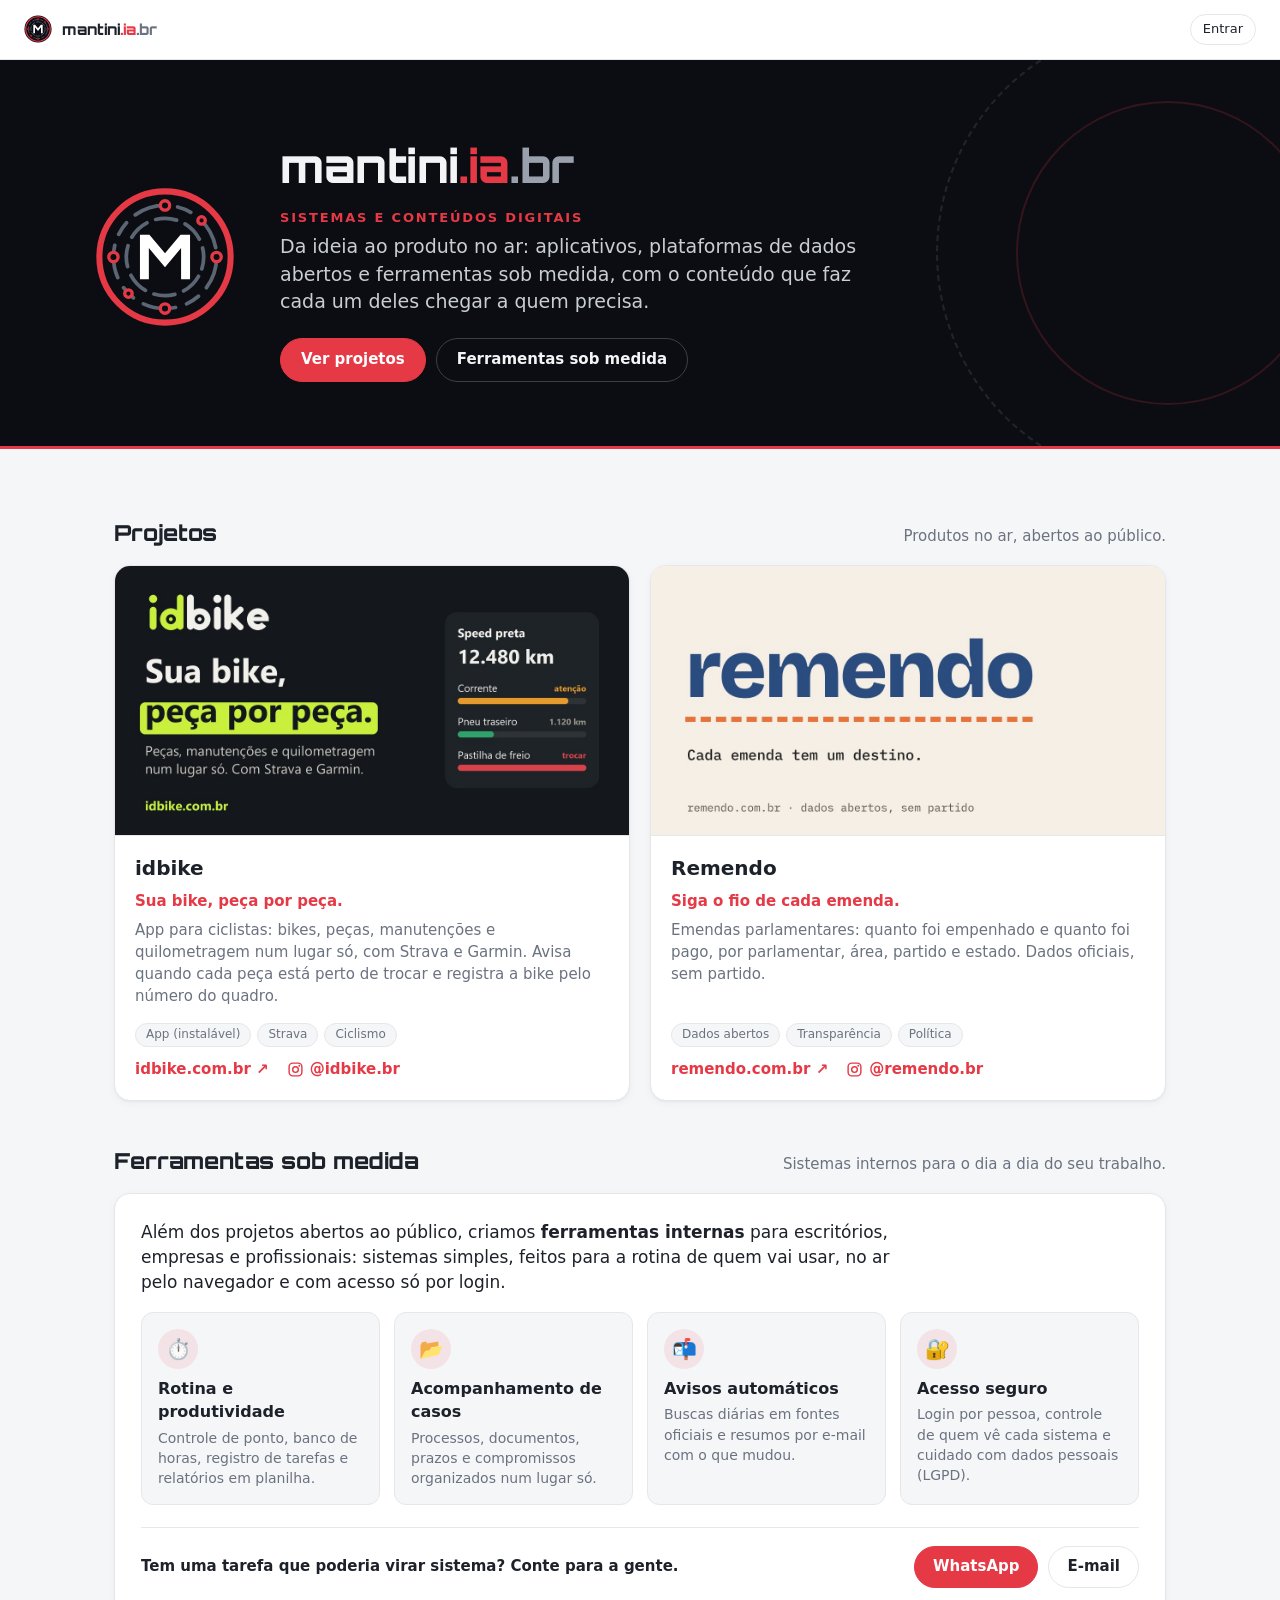
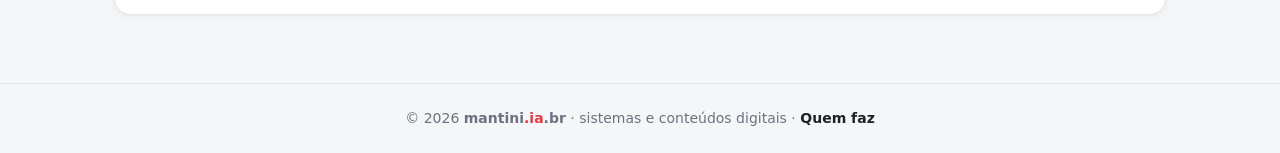
==== index.html @ db08002b "Página inicial: ferramentas internas só com login; seção pública Ferramentas sob medida Co-Authored-" ====
<!doctype html>
<html lang="pt-BR">
<head>
  <meta charset="utf-8">
  <meta name="viewport" content="width=device-width, initial-scale=1">
  <title>mantini.ia.br — sistemas e conteúdos digitais</title>
  <meta name="description" content="mantini.ia.br: produção de sistemas e conteúdos digitais. Conheça o idbike e o Remendo, e peça ferramentas internas sob medida para o seu trabalho.">
  <meta property="og:title" content="mantini.ia.br — sistemas e conteúdos digitais">
  <meta property="og:description" content="Produção de sistemas e conteúdos digitais: da ideia ao produto no ar. idbike, Remendo e mais.">
  <meta property="og:image" content="https://www.mantini.ia.br/assets/icon-512.png">
  <meta property="og:type" content="website">
  <link rel="stylesheet" href="assets/base.css?v=20261118a">
  <link rel="icon" href="assets/icon.svg">
  <link rel="apple-touch-icon" href="assets/icon-512.png">
  <style>
    html { scroll-behavior: smooth; }
    main { max-width: 1100px; }

    /* ---------- apresentação ---------- */
    .hero {
      background: #0b0d12; color: #f3f4f6; position: relative; overflow: hidden;
      padding: 72px 24px 64px; border-bottom: 3px solid var(--accent);
    }
    .hero::before, .hero::after { /* órbitas do símbolo, ao fundo */
      content: ''; position: absolute; top: 50%; border-radius: 50%; transform: translateY(-50%); pointer-events: none;
    }
    .hero::before { right: -120px; width: 460px; height: 460px; border: 2px dashed rgba(91, 101, 115, .28); }
    .hero::after { right: -40px; width: 300px; height: 300px; border: 2px solid rgba(230, 57, 70, .18); }
    .hero-in { max-width: 1100px; margin: 0 auto; display: flex; gap: 40px; align-items: center; position: relative; }
    .hero-in > img { width: 150px; height: 150px; flex: none; }
    .hero h1 { font-family: 'Orbitron', system-ui, sans-serif; font-weight: 800; font-size: clamp(30px, 5vw, 46px); margin: 0 0 10px; letter-spacing: -.01em; }
    .hero .tag-hero { text-transform: uppercase; letter-spacing: .14em; font-size: 13px; font-weight: 700; color: var(--accent); margin: 0 0 6px; }
    .hero h1 .ia { color: var(--accent); } .hero h1 .tld { color: #9aa1ad; font-weight: 800; }
    .hero p.lead { font-size: 19px; color: #c9cdd4; margin: 0 0 22px; max-width: 620px; }
    .hero .cta { display: flex; gap: 10px; flex-wrap: wrap; }
    .hero .cta a { border-radius: 999px; padding: 10px 20px; font-weight: 600; }
    .hero .cta .principal { background: var(--accent); color: #fff; border: 1px solid var(--accent); }
    .hero .cta .secundario { color: #f3f4f6; border: 1px solid #3a3f4a; }
    .hero .cta a:hover { text-decoration: none; filter: brightness(1.1); }
    @media (max-width: 700px) { .hero-in { flex-direction: column; text-align: center; gap: 20px; } .hero-in > img { width: 110px; height: 110px; } .hero .cta { justify-content: center; } .hero::before, .hero::after { display: none; } }

    /* ---------- seções ---------- */
    section.bloco { margin: 44px 0; }
    .titulo-secao { display: flex; align-items: baseline; justify-content: space-between; gap: 12px; flex-wrap: wrap; margin-bottom: 16px; }
    .titulo-secao h2 { font-family: 'Orbitron', system-ui, sans-serif; font-size: 22px; margin: 0; }
    .titulo-secao p { margin: 0; color: var(--muted); }

    /* projetos públicos */
    .projetos { display: grid; grid-template-columns: repeat(auto-fit, minmax(320px, 1fr)); gap: 20px; }
    .projeto { display: flex; flex-direction: column; background: var(--card); border: 1px solid var(--line); border-radius: 16px; overflow: hidden; color: var(--text); box-shadow: var(--shadow); transition: transform .15s, border-color .15s; }
    .projeto:hover { transform: translateY(-3px); border-color: var(--accent); text-decoration: none; }
    .projeto img { width: 100%; height: auto; aspect-ratio: 1200 / 630; object-fit: cover; display: block; border-bottom: 1px solid var(--line); }
    .projeto .corpo { padding: 18px 20px 20px; display: flex; flex-direction: column; gap: 8px; flex: 1; }
    .projeto h3 { margin: 0; font-size: 20px; }
    .projeto .slogan { color: var(--accent); font-weight: 600; margin: 0; }
    .projeto p { margin: 0; color: var(--muted); }
    .projeto .tags { display: flex; gap: 6px; flex-wrap: wrap; margin-top: auto; padding-top: 8px; }
    .projeto .tags span { font-size: 12px; padding: 2px 10px; border-radius: 999px; background: var(--bg); border: 1px solid var(--line); color: var(--muted); }
    .projeto h3 a { color: var(--text); }
    .projeto .links { display: flex; flex-wrap: wrap; gap: 8px 18px; padding-top: 4px; }
    .projeto .links a { font-weight: 600; color: var(--accent); display: inline-flex; align-items: center; gap: 6px; }
    .projeto .links svg { width: 17px; height: 17px; }

    /* ferramentas internas */
    .sys { display: flex; flex-direction: column; gap: 8px; color: var(--text); }
    .sys:hover { border-color: var(--accent); text-decoration: none; }
    .sys .ico { width: 52px; height: 52px; }
    .sys h3 { margin: 0; font-size: 17px; }
    .soon { opacity: .55; pointer-events: none; }
    .sys.sem-acesso { opacity: .5; cursor: not-allowed; }
    .sys.sem-acesso:hover { border-color: var(--line); }
    .sys .sem { display: none; font-size: 12px; color: var(--muted); }
    .sys.sem-acesso .sem { display: block; }

    /* sob medida (público) */
    .sob-medida { background: var(--card); border: 1px solid var(--line); border-radius: 16px; padding: 26px; box-shadow: var(--shadow); }
    .sob-medida > p.intro { margin: 0 0 18px; font-size: 17px; max-width: 760px; }
    .ofertas { display: grid; grid-template-columns: repeat(auto-fit, minmax(220px, 1fr)); gap: 14px; }
    .oferta { border: 1px solid var(--line); border-radius: 12px; padding: 16px; background: var(--bg); }
    .oferta .em { width: 40px; height: 40px; border-radius: 50%; display: grid; place-items: center; font-size: 20px; background: rgba(230, 57, 70, .1); margin-bottom: 8px; }
    .oferta h3 { margin: 0 0 4px; font-size: 16px; }
    .oferta p { margin: 0; color: var(--muted); font-size: 14px; }
    .contato-sm { display: flex; align-items: center; justify-content: space-between; gap: 14px; flex-wrap: wrap; margin-top: 22px; padding-top: 18px; border-top: 1px solid var(--line); }
    .contato-sm p { margin: 0; font-weight: 600; }
    .contato-sm .botoes { display: flex; gap: 10px; flex-wrap: wrap; }
    .contato-sm a { border-radius: 999px; padding: 9px 18px; font-weight: 600; border: 1px solid var(--line); color: var(--text); }
    .contato-sm a.principal { background: var(--accent); border-color: var(--accent); color: #fff; }
    .contato-sm a:hover { text-decoration: none; filter: brightness(1.05); }

    footer.rodape { border-top: 1px solid var(--line); padding: 24px; text-align: center; color: var(--muted); font-size: 14px; }
    footer.rodape a { color: var(--text); font-weight: 600; }
    footer.rodape .ia { color: var(--accent); }
  </style>
</head>
<body>
  <header class="topbar"><a class="brand" href="./"><img src="assets/icon.svg" width="28" height="28" alt=""><span>mantini<span class="ia">.ia</span><span class="tld">.br</span></span></a><span class="spacer"></span><span id="user-slot"></span></header>

  <div class="hero">
    <div class="hero-in">
      <img src="assets/icon.svg" width="150" height="150" alt="">
      <div>
        <h1>mantini<span class="ia">.ia</span><span class="tld">.br</span></h1>
        <p class="tag-hero">Sistemas e conteúdos digitais</p>
        <p class="lead">Da ideia ao produto no ar: aplicativos, plataformas de dados abertos e ferramentas sob medida, com o conteúdo que faz cada um deles chegar a quem precisa.</p>
        <div class="cta">
          <a class="principal" href="#projetos">Ver projetos</a>
          <a class="secundario" id="cta-2" href="#sob-medida">Ferramentas sob medida</a>
        </div>
      </div>
    </div>
  </div>

  <main>
    <div id="ferramentas-slot"></div>
    <template id="tpl-ferramentas">
    <!-- ===================== FERRAMENTAS INTERNAS (só com login) ===================== -->
    <section class="bloco" id="ferramentas">
      <div class="titulo-secao">
        <h2>Ferramentas internas</h2>
        <p>Sistemas liberados para a sua conta.</p>
      </div>
      <div id="aud-portal" class="notice hidden"></div>
      <div class="grid">
        <a class="card sys" href="in_clock/" data-sistema="in_clock">
          <img class="ico" src="assets/sistemas/in_clock.svg" alt="">
          <h3>in_clock</h3><span class="sem">Sem acesso — fale com o administrador</span>
          <span class="muted small">Cronômetro de tarefas (categoria e quantidade), ponto com banco de horas e exportação para .xlsx/CSV.</span>
        </a>
        <a class="card sys" href="processos/" data-sistema="processos">
          <img class="ico" src="assets/sistemas/processos.svg" alt="">
          <h3>Processos</h3><span class="sem">Sem acesso — fale com o administrador</span>
          <span class="muted small">Acompanhamento pessoal de processos: documentos do tribunal, última publicação, audiências com contador de dias e aviso diário por e-mail.</span>
        </a>
        <!-- Novo sistema: copie um bloco acima e aponte o href para a pasta do sistema. -->
        <div class="card sys soon">
          <img class="ico" src="assets/sistemas/novo.svg" alt="">
          <h3>Próximo sistema</h3>
          <span class="muted small">Em breve.</span>
        </div>
      </div>
    </section>
    </template>

    <!-- ===================== PROJETOS ===================== -->
    <section class="bloco" id="projetos">
      <div class="titulo-secao">
        <h2>Projetos</h2>
        <p>Produtos no ar, abertos ao público.</p>
      </div>
      <div class="projetos">
        <div class="projeto">
          <a href="https://idbike.com.br" target="_blank" rel="noopener" tabindex="-1" aria-hidden="true"><img src="assets/projetos/idbike.jpg" width="1200" height="630" alt="idbike — Sua bike, peça por peça" loading="lazy"></a>
          <div class="corpo">
            <h3><a href="https://idbike.com.br" target="_blank" rel="noopener">idbike</a></h3>
            <p class="slogan">Sua bike, peça por peça.</p>
            <p>App para ciclistas: bikes, peças, manutenções e quilometragem num lugar só, com Strava e Garmin. Avisa quando cada peça está perto de trocar e registra a bike pelo número do quadro.</p>
            <div class="tags"><span>App (instalável)</span><span>Strava</span><span>Ciclismo</span></div>
            <div class="links">
              <a href="https://idbike.com.br" target="_blank" rel="noopener">idbike.com.br ↗</a>
              <a href="https://www.instagram.com/idbike.br/" target="_blank" rel="noopener" class="insta"><svg viewBox="0 0 24 24" aria-hidden="true"><rect x="3" y="3" width="18" height="18" rx="5" fill="none" stroke="currentColor" stroke-width="2"/><circle cx="12" cy="12" r="4" fill="none" stroke="currentColor" stroke-width="2"/><circle cx="17.3" cy="6.7" r="1.3" fill="currentColor"/></svg>@idbike.br</a>
            </div>
          </div>
        </div>
        <div class="projeto">
          <a href="https://remendo.com.br" target="_blank" rel="noopener" tabindex="-1" aria-hidden="true"><img src="assets/projetos/remendo.jpg" width="1200" height="630" alt="Remendo — Cada emenda tem um destino" loading="lazy"></a>
          <div class="corpo">
            <h3><a href="https://remendo.com.br" target="_blank" rel="noopener">Remendo</a></h3>
            <p class="slogan">Siga o fio de cada emenda.</p>
            <p>Emendas parlamentares: quanto foi empenhado e quanto foi pago, por parlamentar, área, partido e estado. Dados oficiais, sem partido.</p>
            <div class="tags"><span>Dados abertos</span><span>Transparência</span><span>Política</span></div>
            <div class="links">
              <a href="https://remendo.com.br" target="_blank" rel="noopener">remendo.com.br ↗</a>
              <a href="https://www.instagram.com/remendo.br/" target="_blank" rel="noopener" class="insta"><svg viewBox="0 0 24 24" aria-hidden="true"><rect x="3" y="3" width="18" height="18" rx="5" fill="none" stroke="currentColor" stroke-width="2"/><circle cx="12" cy="12" r="4" fill="none" stroke="currentColor" stroke-width="2"/><circle cx="17.3" cy="6.7" r="1.3" fill="currentColor"/></svg>@remendo.br</a>
            </div>
          </div>
        </div>
      </div>
    </section>


    <!-- ===================== SOB MEDIDA (público) ===================== -->
    <section class="bloco" id="sob-medida">
      <div class="titulo-secao">
        <h2>Ferramentas sob medida</h2>
        <p>Sistemas internos para o dia a dia do seu trabalho.</p>
      </div>
      <div class="sob-medida">
        <p class="intro">Além dos projetos abertos ao público, criamos <b>ferramentas internas</b> para escritórios, empresas e profissionais: sistemas simples, feitos para a rotina de quem vai usar, no ar pelo navegador e com acesso só por login.</p>
        <div class="ofertas">
          <div class="oferta"><div class="em">⏱️</div><h3>Rotina e produtividade</h3><p>Controle de ponto, banco de horas, registro de tarefas e relatórios em planilha.</p></div>
          <div class="oferta"><div class="em">📂</div><h3>Acompanhamento de casos</h3><p>Processos, documentos, prazos e compromissos organizados num lugar só.</p></div>
          <div class="oferta"><div class="em">📬</div><h3>Avisos automáticos</h3><p>Buscas diárias em fontes oficiais e resumos por e-mail com o que mudou.</p></div>
          <div class="oferta"><div class="em">🔐</div><h3>Acesso seguro</h3><p>Login por pessoa, controle de quem vê cada sistema e cuidado com dados pessoais (LGPD).</p></div>
        </div>
        <div class="contato-sm">
          <p>Tem uma tarefa que poderia virar sistema? Conte para a gente.</p>
          <div class="botoes">
            <a class="principal" href="https://wa.me/5521995930261?text=Ol%C3%A1!%20Vim%20pelo%20mantini.ia.br%20e%20quero%20conversar%20sobre%20uma%20ferramenta%20sob%20medida." target="_blank" rel="noopener">WhatsApp</a>
            <a href="mailto:pmantinidev@gmail.com?subject=Ferramenta%20sob%20medida%20(mantini.ia.br)">E-mail</a>
          </div>
        </div>
      </div>
    </section>
  </main>

  <footer class="rodape">
    © <span id="ano">2026</span> <b>mantini<span class="ia">.ia</span>.br</b> · sistemas e conteúdos digitais · <a href="quem-faz/">Quem faz</a>
  </footer>

  <script src="assets/vendor/supabase-2.119.0.js"></script>
  <script src="assets/config.js"></script>
  <script src="assets/auth.js?v=20261115a" data-root="./"></script>
  <script src="assets/agenda.js?v=20261116a"></script>
  <script>
    document.getElementById('ano').textContent = new Date().getFullYear();

    // Ferramentas internas: só aparecem para quem está logado (o público vê "Ferramentas sob medida").
    Auth.ready.then(({ user }) => {
      if (!user) return;
      const slot = document.getElementById('ferramentas-slot');
      slot.replaceWith(document.getElementById('tpl-ferramentas').content.cloneNode(true));
      const cta = document.getElementById('cta-2');
      cta.href = '#ferramentas'; cta.textContent = 'Ferramentas internas';
      marcarAcessos();
    });

    // Sistemas liberados para a conta (definidos no admin)
    async function marcarAcessos() {
      const { data: meus } = await Auth.sb.rpc('meus_sistemas');
      const lista = meus || [];
      document.querySelectorAll('a.sys[data-sistema]').forEach((a) => {
        if (lista.includes(a.dataset.sistema)) return;
        a.classList.add('sem-acesso'); a.removeAttribute('href'); a.setAttribute('aria-disabled', 'true');
      });
      if (lista.includes('processos')) avisarAudiencias();
    }

    // Audiências próximas (sistema Processos)
    async function avisarAudiencias() {
      const pf = await Auth.sb.from('preferencias').select('dias_aviso_audiencia').maybeSingle();
      if (pf.data) Agenda.setAvisoDias(pf.data.dias_aviso_audiencia);
      const inicioHoje = new Date(); inicioHoje.setHours(0, 0, 0, 0);
      const { data, error } = await Auth.sb.from('audiencias')
        .select('id, data_hora, tipo, local, realizada, processos!inner(id, numero, titulo, excluido_em)')
        .is('processos.excluido_em', null).eq('realizada', false).gte('data_hora', inicioHoje.toISOString()).order('data_hora');
      if (error || !data) return;
      const prox = Agenda.proximas(data);
      const box = document.getElementById('aud-portal');
      if (!prox.length) return;
      const esc = (t) => String(t ?? '').replace(/[&<>"']/g, (c) => ({ '&': '&amp;', '<': '&lt;', '>': '&gt;', '"': '&quot;', "'": '&#39;' }[c]));
      box.innerHTML = `📅 <b>${prox.length}</b> audiência(s) nos próximos ${Agenda.avisoDias()} dias:<ul style="margin:6px 0 0">` + prox.map((a) =>
        `<li><b>${Agenda.rotulo(a.data_hora)}</b> — ${esc(Agenda.dataHora(a.data_hora))} · ${esc(a.tipo || 'Audiência')} · ` +
        `<a href="processos/#/p/${a.processos.id}">${esc(a.processos.titulo || a.processos.numero)}</a></li>`).join('') + '</ul>';
      box.classList.remove('hidden');
      Agenda.notificar(data, (a) => a.processos, (a) => '/processos/#/p/' + a.processos.id);
    }
  </script>
</body>
</html>
---- assets/base.css ----
/* Orbitron (SIL Open Font License 1.1 — ver assets/fonts/OFL-Orbitron.txt) */
@font-face { font-family: 'Orbitron'; font-weight: 800; font-display: swap; src: url('fonts/orbitron-800.woff2') format('woff2'); }

/* Estilo compartilhado entre o portal e todos os sistemas. */
:root {
  --bg: #f5f6f8;
  --card: #ffffff;
  --text: #1d2129;
  --muted: #6b7280;
  --line: #e5e7eb;
  --accent: #e63946;
  --accent-soft: #fdecee;
  --ok: #16a34a;
  --warn: #d97706;
  --danger: #b91c1c;
  --radius: 12px;
  --shadow: 0 1px 2px rgba(0,0,0,.04), 0 2px 8px rgba(0,0,0,.04);
  font-family: system-ui, -apple-system, "Segoe UI", Roboto, sans-serif;
  color-scheme: light dark;
}
@media (prefers-color-scheme: dark) {
  :root {
    --bg: #111318; --card: #1a1d24; --text: #e6e8ec; --muted: #9aa1ad;
    --line: #2a2f39; --accent: #ff5c66; --accent-soft: #3a1c20; --danger: #f87171;
    --shadow: none;
  }
}
* { box-sizing: border-box; }
body { margin: 0; background: var(--bg); color: var(--text); font-size: 15px; line-height: 1.45; }
a { color: var(--accent); text-decoration: none; }
a:hover { text-decoration: underline; }

.topbar {
  display: flex; align-items: center; gap: 12px;
  padding: 14px 24px; background: var(--card); border-bottom: 1px solid var(--line);
}
.topbar .brand { font-weight: 700; color: var(--text); }
.topbar .sep { color: var(--muted); }
.topbar .spacer { flex: 1; }
main { max-width: 1100px; margin: 0 auto; padding: 24px; }

.card {
  background: var(--card); border: 1px solid var(--line); border-radius: var(--radius);
  box-shadow: var(--shadow); padding: 18px 20px; margin-bottom: 16px;
}
.card h2 { margin: 0 0 12px; font-size: 16px; }
.muted { color: var(--muted); }
.small { font-size: 13px; }
.row { display: flex; flex-wrap: wrap; gap: 10px; align-items: end; }
.row > .grow { flex: 1; min-width: 160px; }

label.field { display: flex; flex-direction: column; gap: 4px; font-size: 13px; color: var(--muted); }
input, select {
  font: inherit; color: var(--text); background: var(--bg);
  border: 1px solid var(--line); border-radius: 8px; padding: 8px 10px;
}
input:focus, select:focus { outline: 2px solid var(--accent-soft); border-color: var(--accent); }

button, .btn {
  font: inherit; cursor: pointer; border-radius: 999px; padding: 8px 16px;
  border: 1px solid var(--line); background: var(--card); color: var(--text);
}
button:hover, .btn:hover { border-color: var(--accent); text-decoration: none; }
button.primary { background: var(--accent); border-color: var(--accent); color: #fff; }
button.danger { color: var(--danger); }
button.ok { background: var(--ok); border-color: var(--ok); color: #fff; }
button.warn { background: var(--warn); border-color: var(--warn); color: #fff; }
button:disabled { opacity: .45; cursor: not-allowed; }

table { width: 100%; border-collapse: collapse; font-size: 14px; }
th, td { text-align: left; padding: 8px 10px; border-bottom: 1px solid var(--line); }
th { color: var(--muted); font-weight: 600; font-size: 12px; text-transform: uppercase; letter-spacing: .03em; }
td.num, th.num { text-align: right; font-variant-numeric: tabular-nums; }
tbody tr:hover { background: var(--accent-soft); }
tr.running td { font-weight: 600; }
.pos { color: var(--ok); } .neg { color: var(--danger); }

.tabs { display: flex; gap: 4px; margin-bottom: 16px; flex-wrap: wrap; }
.tabs button { border-radius: 999px; }
.tabs button.active { background: var(--accent); color: #fff; border-color: var(--accent); }

.badge { display: inline-block; padding: 2px 10px; border-radius: 999px; font-size: 12px; background: var(--line); color: var(--muted); }
.badge.on { background: #dcfce7; color: #166534; }
.badge.pause { background: #fef3c7; color: #92400e; }

dialog { border: 1px solid var(--line); border-radius: var(--radius); background: var(--card); color: var(--text); padding: 20px; min-width: 320px; }
dialog::backdrop { background: rgba(0,0,0,.35); }
dialog .actions { display: flex; justify-content: flex-end; gap: 8px; margin-top: 16px; }

.grid { display: grid; grid-template-columns: repeat(auto-fill, minmax(260px, 1fr)); gap: 16px; }
.big { font-size: 28px; font-weight: 700; font-variant-numeric: tabular-nums; }
.hidden { display: none !important; }

.topbar .brand { display: inline-flex; align-items: center; gap: 10px; font-family: 'Orbitron', system-ui, sans-serif; font-weight: 800; }
.topbar .brand img { width: 28px; height: 28px; flex: none; }
.topbar .brand .ia { color: var(--accent); }
.topbar .brand .tld { color: var(--muted); font-weight: 500; }

/* Páginas protegidas ficam ocultas até o login ser confirmado */
html.auth-pending body > main { visibility: hidden; }
#user-slot { display: flex; align-items: center; gap: 10px; }
#user-slot button, #user-slot .btn { padding: 5px 12px; font-size: 13px; }
.notice { padding: 10px 14px; border-radius: 10px; background: var(--accent-soft); color: var(--text); margin-bottom: 14px; }
.error { color: var(--danger); }

/* ícone do sistema na barra do topo */
.topbar .sys-name { display: inline-flex; align-items: center; gap: 8px; color: var(--text); }
.topbar .sys-name img { width: 28px; height: 28px; flex: none; }

progress { accent-color: var(--accent); }
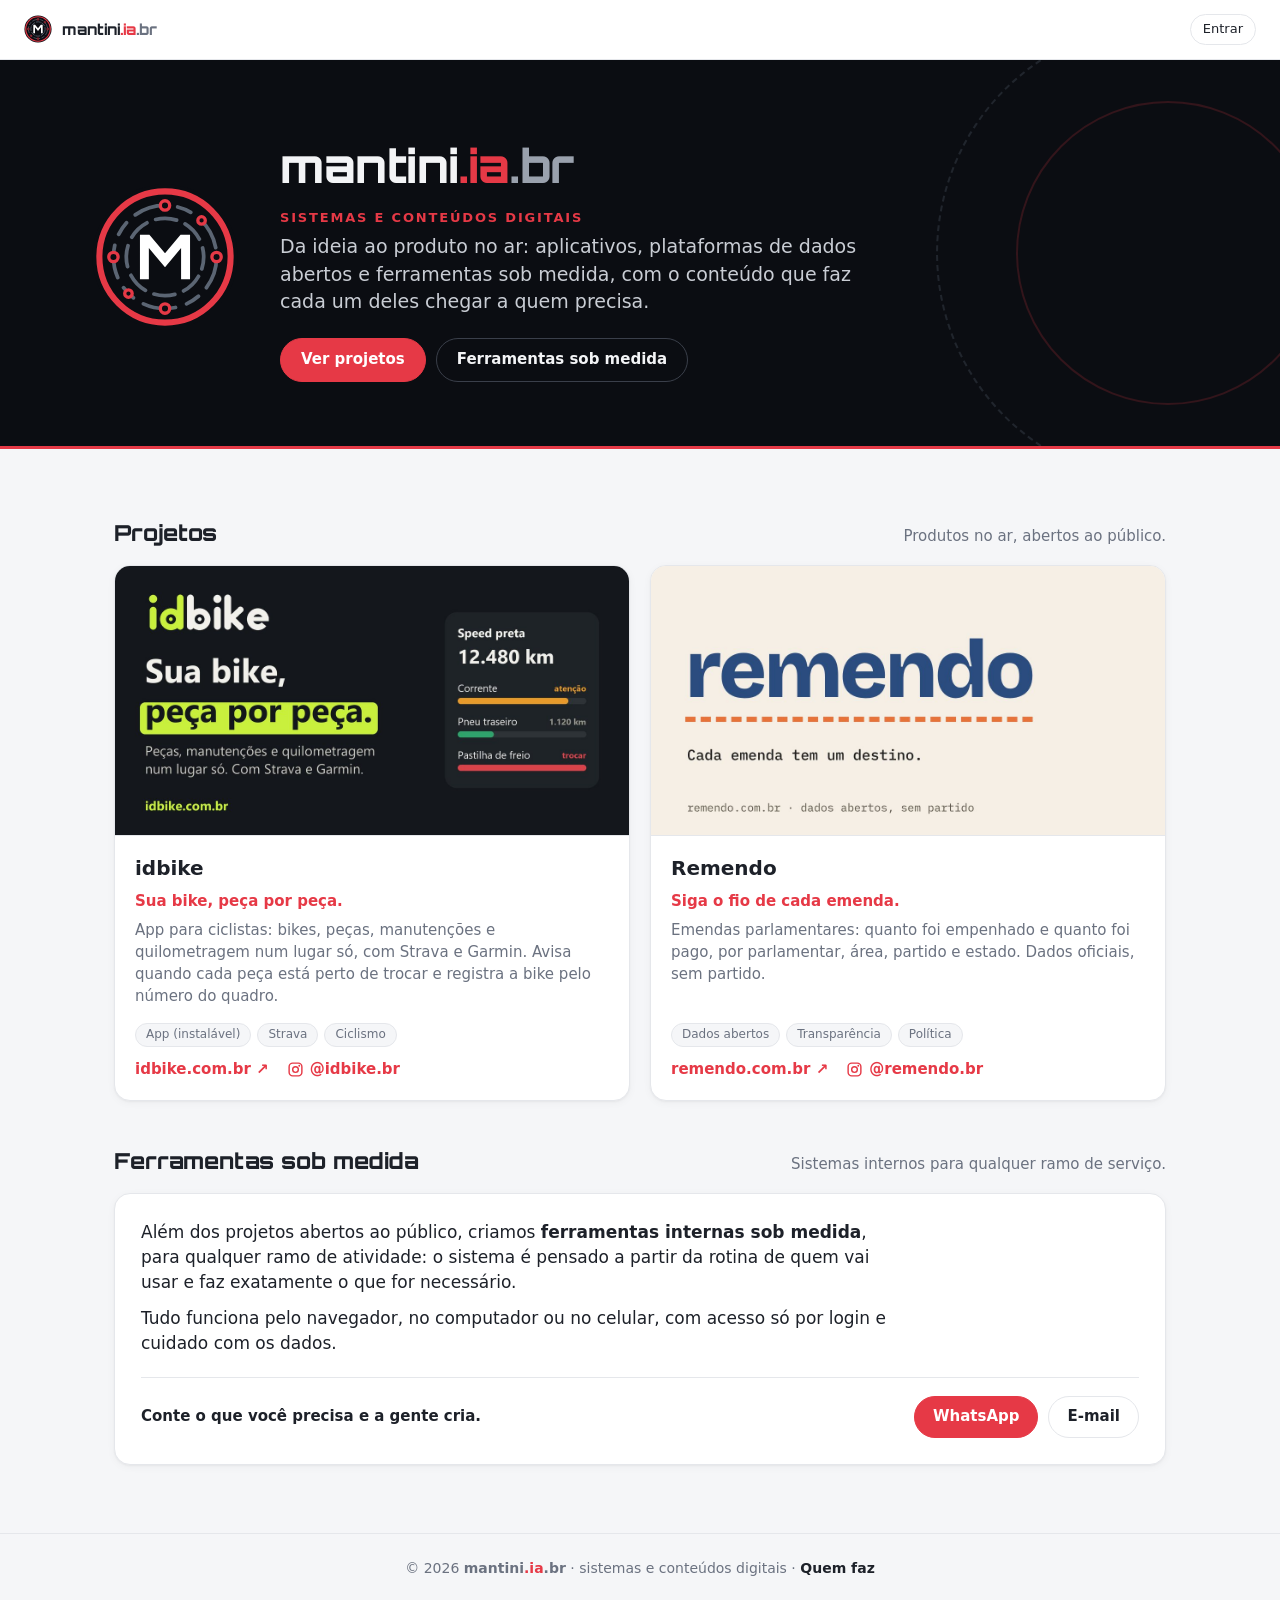
==== commit fac27109: "Ferramentas sob medida: texto genérico, sem exemplos Co-Authored-By: Claude Opus 5.5 <noreply@anthro" ====
--- a/index.html
+++ b/index.html
@@ -74,12 +74,7 @@
 
     /* sob medida (público) */
     .sob-medida { background: var(--card); border: 1px solid var(--line); border-radius: 16px; padding: 26px; box-shadow: var(--shadow); }
-    .sob-medida > p.intro { margin: 0 0 18px; font-size: 17px; max-width: 760px; }
-    .ofertas { display: grid; grid-template-columns: repeat(auto-fit, minmax(220px, 1fr)); gap: 14px; }
-    .oferta { border: 1px solid var(--line); border-radius: 12px; padding: 16px; background: var(--bg); }
-    .oferta .em { width: 40px; height: 40px; border-radius: 50%; display: grid; place-items: center; font-size: 20px; background: rgba(230, 57, 70, .1); margin-bottom: 8px; }
-    .oferta h3 { margin: 0 0 4px; font-size: 16px; }
-    .oferta p { margin: 0; color: var(--muted); font-size: 14px; }
+    .sob-medida > p.intro { margin: 0 0 12px; font-size: 17px; max-width: 760px; }
     .contato-sm { display: flex; align-items: center; justify-content: space-between; gap: 14px; flex-wrap: wrap; margin-top: 22px; padding-top: 18px; border-top: 1px solid var(--line); }
     .contato-sm p { margin: 0; font-weight: 600; }
     .contato-sm .botoes { display: flex; gap: 10px; flex-wrap: wrap; }
@@ -182,18 +177,13 @@
     <section class="bloco" id="sob-medida">
       <div class="titulo-secao">
         <h2>Ferramentas sob medida</h2>
-        <p>Sistemas internos para o dia a dia do seu trabalho.</p>
+        <p>Sistemas internos para qualquer ramo de serviço.</p>
       </div>
       <div class="sob-medida">
-        <p class="intro">Além dos projetos abertos ao público, criamos <b>ferramentas internas</b> para escritórios, empresas e profissionais: sistemas simples, feitos para a rotina de quem vai usar, no ar pelo navegador e com acesso só por login.</p>
-        <div class="ofertas">
-          <div class="oferta"><div class="em">⏱️</div><h3>Rotina e produtividade</h3><p>Controle de ponto, banco de horas, registro de tarefas e relatórios em planilha.</p></div>
-          <div class="oferta"><div class="em">📂</div><h3>Acompanhamento de casos</h3><p>Processos, documentos, prazos e compromissos organizados num lugar só.</p></div>
-          <div class="oferta"><div class="em">📬</div><h3>Avisos automáticos</h3><p>Buscas diárias em fontes oficiais e resumos por e-mail com o que mudou.</p></div>
-          <div class="oferta"><div class="em">🔐</div><h3>Acesso seguro</h3><p>Login por pessoa, controle de quem vê cada sistema e cuidado com dados pessoais (LGPD).</p></div>
-        </div>
+        <p class="intro">Além dos projetos abertos ao público, criamos <b>ferramentas internas sob medida</b>, para qualquer ramo de atividade: o sistema é pensado a partir da rotina de quem vai usar e faz exatamente o que for necessário.</p>
+        <p class="intro">Tudo funciona pelo navegador, no computador ou no celular, com acesso só por login e cuidado com os dados.</p>
         <div class="contato-sm">
-          <p>Tem uma tarefa que poderia virar sistema? Conte para a gente.</p>
+          <p>Conte o que você precisa e a gente cria.</p>
           <div class="botoes">
             <a class="principal" href="https://wa.me/5521995930261?text=Ol%C3%A1!%20Vim%20pelo%20mantini.ia.br%20e%20quero%20conversar%20sobre%20uma%20ferramenta%20sob%20medida." target="_blank" rel="noopener">WhatsApp</a>
             <a href="mailto:pmantinidev@gmail.com?subject=Ferramenta%20sob%20medida%20(mantini.ia.br)">E-mail</a>
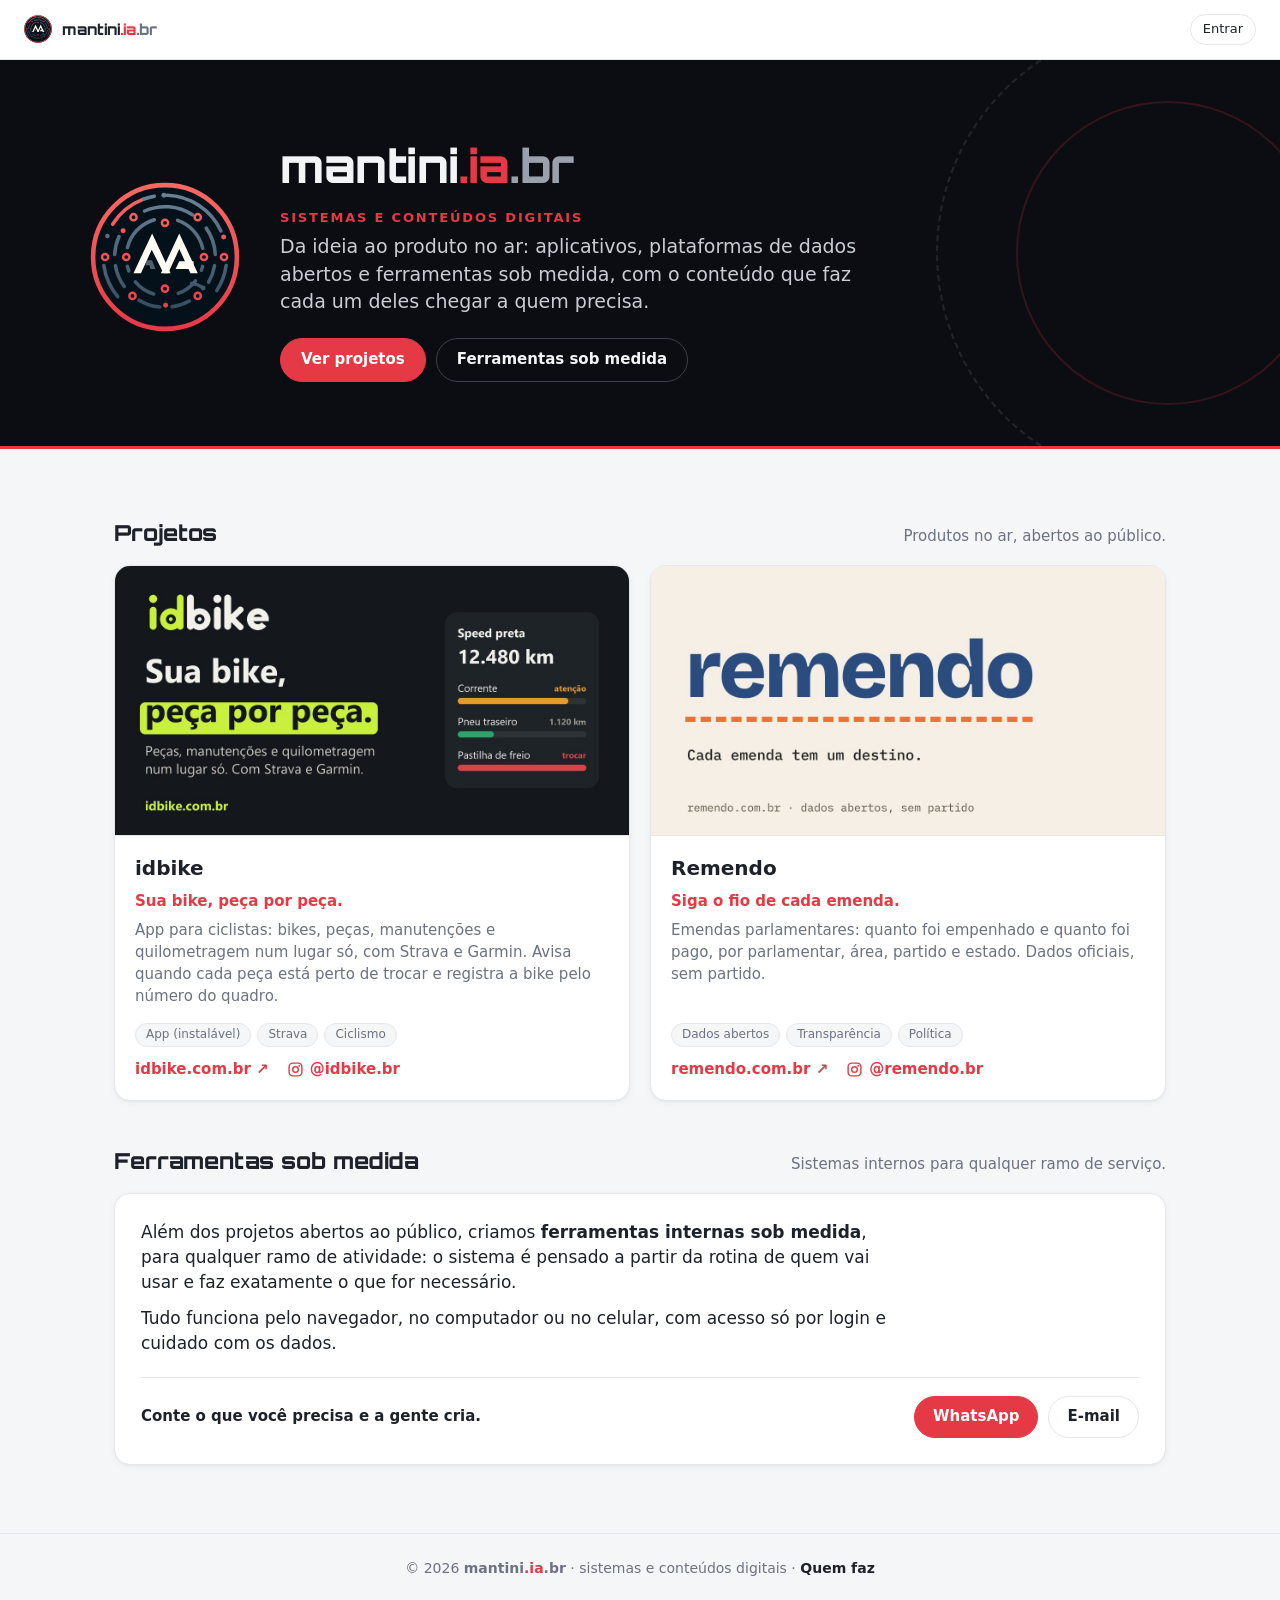
==== commit 81ca4ff8: "Logo original como padrão do site: emblema redesenhado em vetor, ícones dos sistemas com o mesmo emb" ====
--- a/index.html
+++ b/index.html
@@ -7,11 +7,12 @@
   <meta name="description" content="mantini.ia.br: produção de sistemas e conteúdos digitais. Conheça o idbike e o Remendo, e peça ferramentas internas sob medida para o seu trabalho.">
   <meta property="og:title" content="mantini.ia.br — sistemas e conteúdos digitais">
   <meta property="og:description" content="Produção de sistemas e conteúdos digitais: da ideia ao produto no ar. idbike, Remendo e mais.">
-  <meta property="og:image" content="https://www.mantini.ia.br/assets/icon-512.png">
+  <meta property="og:image" content="https://www.mantini.ia.br/assets/icon-512.png?v=20261121">
   <meta property="og:type" content="website">
   <link rel="stylesheet" href="assets/base.css?v=20261118a">
-  <link rel="icon" href="assets/icon.svg">
-  <link rel="apple-touch-icon" href="assets/icon-512.png">
+  <link rel="icon" href="assets/icon.svg?v=20261121">
+  <link rel="icon" type="image/png" sizes="32x32" href="assets/favicon-32.png?v=20261121">
+  <link rel="apple-touch-icon" href="assets/icon-512.png?v=20261121">
   <style>
     html { scroll-behavior: smooth; }
     main { max-width: 1100px; }
@@ -88,11 +89,11 @@
   </style>
 </head>
 <body>
-  <header class="topbar"><a class="brand" href="./"><img src="assets/icon.svg" width="28" height="28" alt=""><span>mantini<span class="ia">.ia</span><span class="tld">.br</span></span></a><span class="spacer"></span><span id="user-slot"></span></header>
+  <header class="topbar"><a class="brand" href="./"><img src="assets/icon.svg?v=20261121" width="28" height="28" alt=""><span>mantini<span class="ia">.ia</span><span class="tld">.br</span></span></a><span class="spacer"></span><span id="user-slot"></span></header>
 
   <div class="hero">
     <div class="hero-in">
-      <img src="assets/icon.svg" width="150" height="150" alt="">
+      <img src="assets/icon.svg?v=20261121" width="150" height="150" alt="">
       <div>
         <h1>mantini<span class="ia">.ia</span><span class="tld">.br</span></h1>
         <p class="tag-hero">Sistemas e conteúdos digitais</p>
@@ -117,18 +118,18 @@
       <div id="aud-portal" class="notice hidden"></div>
       <div class="grid">
         <a class="card sys" href="in_clock/" data-sistema="in_clock">
-          <img class="ico" src="assets/sistemas/in_clock.svg" alt="">
+          <img class="ico" src="assets/sistemas/in_clock.svg?v=20261121" alt="">
           <h3>in_clock</h3><span class="sem">Sem acesso — fale com o administrador</span>
           <span class="muted small">Cronômetro de tarefas (categoria e quantidade), ponto com banco de horas e exportação para .xlsx/CSV.</span>
         </a>
         <a class="card sys" href="processos/" data-sistema="processos">
-          <img class="ico" src="assets/sistemas/processos.svg" alt="">
+          <img class="ico" src="assets/sistemas/processos.svg?v=20261121" alt="">
           <h3>Processos</h3><span class="sem">Sem acesso — fale com o administrador</span>
           <span class="muted small">Acompanhamento pessoal de processos: documentos do tribunal, última publicação, audiências com contador de dias e aviso diário por e-mail.</span>
         </a>
         <!-- Novo sistema: copie um bloco acima e aponte o href para a pasta do sistema. -->
         <div class="card sys soon">
-          <img class="ico" src="assets/sistemas/novo.svg" alt="">
+          <img class="ico" src="assets/sistemas/novo.svg?v=20261121" alt="">
           <h3>Próximo sistema</h3>
           <span class="muted small">Em breve.</span>
         </div>
